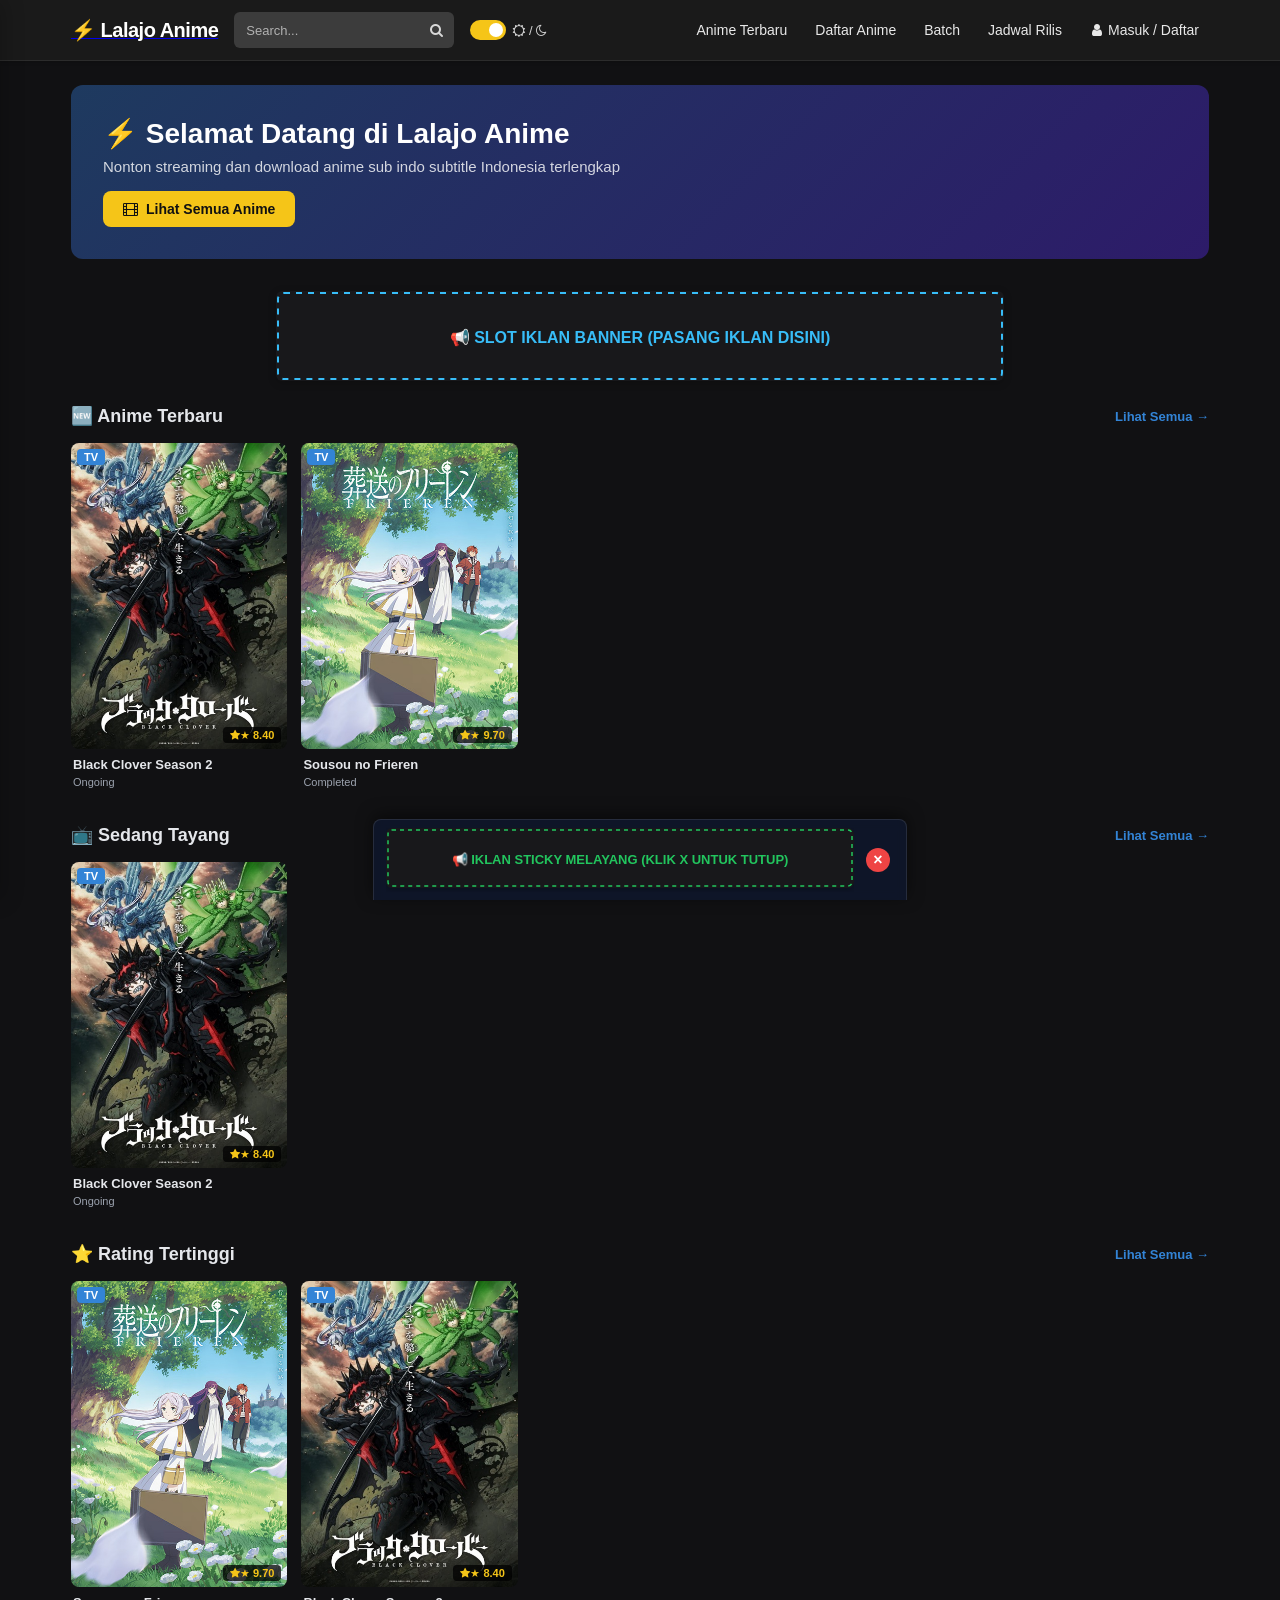
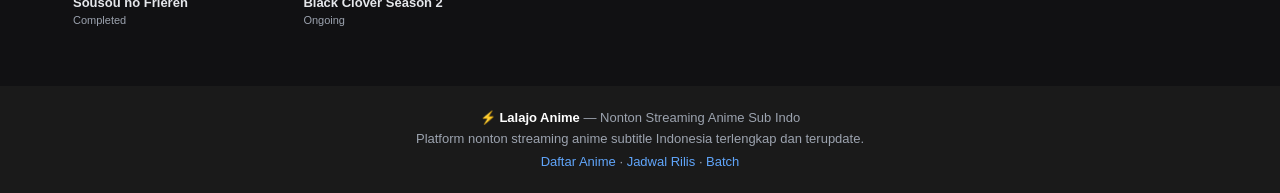
==== index.html @ a1e3f0af "Initial clean deploy: Lalajo Anime full stack" ====
<!DOCTYPE html>
<html lang="id" class="h-full">
<head>
  <meta charset="UTF-8">
  <meta name="viewport" content="width=device-width, initial-scale=1.0">
  <title>Lalajo Anime - Nonton Streaming Anime Sub Indo</title>
  <meta name="description" content="Nonton streaming anime subtitle Indonesia terlengkap">
  <link rel="stylesheet" href="assets/css/font-awesome.min.css">
  <link rel="stylesheet" href="assets/css/style.css">
  <script>
    (function(){
      var m=localStorage.getItem('theme-mode')||'darkmode';
      if(m==='darkmode'||m==='dark') document.documentElement.classList.add('dark');
    })();
  </script>
  <style>
    /* override dark class on html for body.darkmode pattern */
    html.dark body { background: #111113; color: #e5e7eb; }
  </style>
</head>
<body>
<script src="assets/js/layout.js"></script>

<main id="content" style="max-width:1170px;margin:0 auto;padding:24px 1rem;flex-grow:1;">

  <!-- Hero Banner -->
  <div class="hero-banner">
    <h2>⚡ Selamat Datang di Lalajo Anime</h2>
    <p>Nonton streaming dan download anime sub indo subtitle Indonesia terlengkap</p>
    <a href="pages/anime-list.html" class="cta">
      <span class="fa fa-film"></span> Lihat Semua Anime
    </a>
  </div>

  <!-- Slot Iklan Banner Atas (728x90) -->
  <div class="ad-slot-top" style="margin: 20px auto; text-align: center; max-width: 728px; min-height: 50px;"></div>

  <!-- Anime Terbaru -->
  <section class="latest-section">
    <div class="section-header">
      <h2>🆕 Anime Terbaru</h2>
      <a href="pages/anime-terbaru.html" class="see-all">Lihat Semua →</a>
    </div>
    <div class="anime-grid" id="latest-grid">
      <div style="grid-column:1/-1;text-align:center;padding:40px;color:#9ca3af;">Memuat...</div>
    </div>
  </section>

  <!-- Ongoing Anime -->
  <section class="latest-section">
    <div class="section-header">
      <h2>📺 Sedang Tayang</h2>
      <a href="pages/anime-list.html?status=Currently+Airing" class="see-all">Lihat Semua →</a>
    </div>
    <div class="anime-grid" id="ongoing-grid">
      <div style="grid-column:1/-1;text-align:center;padding:40px;color:#9ca3af;">Memuat...</div>
    </div>
  </section>

  <!-- Top Rated -->
  <section class="latest-section">
    <div class="section-header">
      <h2>⭐ Rating Tertinggi</h2>
      <a href="pages/anime-list.html?order=rating" class="see-all">Lihat Semua →</a>
    </div>
    <div class="anime-grid" id="toprated-grid">
      <div style="grid-column:1/-1;text-align:center;padding:40px;color:#9ca3af;">Memuat...</div>
    </div>
  </section>

</main>

<script src="assets/js/main.js"></script>
<script src="assets/js/ads.js"></script>
<script>
document.addEventListener('DOMContentLoaded', async () => {
  const data = await DB.load();

  // Latest (by id desc)
  const latest = [...data].sort((a,b) => b.id - a.id).slice(0, 10);
  document.getElementById('latest-grid').innerHTML = latest.map(animeCardHTML).join('');

  // Ongoing
  const ongoing = data.filter(a => a.status === 'Currently Airing').slice(0, 10);
  document.getElementById('ongoing-grid').innerHTML = ongoing.map(animeCardHTML).join('');

  // Top rated
  const toprated = [...data].sort((a,b) => b.score - a.score).slice(0, 10);
  document.getElementById('toprated-grid').innerHTML = toprated.map(animeCardHTML).join('');
});
</script>
</body>
</html>
---- assets/css/style.css ----
/* ============================================
   Lalajo Anime - Custom CSS
   ============================================ */

:root {
  --brand: #3384d6;
  --brand-dark: #2563ab;
  --brand-light: #3c97f3;
  --bg-dark: #111113;
  --bg-card: #18191d;
  --bg-card2: #222327;
  --border-dark: rgba(255,255,255,0.08);
  --text-muted: #9ca3af;
  --accent: #f5c518;
}

*, *::before, *::after { box-sizing: border-box; margin: 0; padding: 0; }

html { height: 100%; scroll-behavior: smooth; }

body {
  font-family: -apple-system, BlinkMacSystemFont, 'Segoe UI', sans-serif;
  min-height: 100%;
  display: flex;
  flex-direction: column;
  background: #f3f4f6;
  color: #111;
  transition: background 0.2s, color 0.2s;
}

/* ── Dark Mode ── */
body.darkmode {
  background: var(--bg-dark);
  color: #e5e7eb;
}

/* ── Site Header ── */
.site-header {
  background: var(--brand);
  position: sticky;
  top: 0;
  z-index: 50;
  box-shadow: 0 1px 4px rgba(0,0,0,0.2);
}

body.darkmode .site-header { background: #1a1a1a; border-bottom: 1px solid var(--border-dark); }

#primary-menu .container {
  max-width: 1170px;
  margin: 0 auto;
  padding: 0 1rem;
  height: 60px;
  display: flex;
  align-items: center;
  justify-content: space-between;
}

.header-area { display: flex; align-items: center; gap: 1rem; }

.logo-area .site-logo { height: 36px; width: auto; object-fit: contain; }
.logo-area .hdl { display: none; }

/* search desktop */
.search_desktop { position: relative; }
.search_desktop form { display: flex; }
.search_desktop input {
  width: 220px; height: 36px;
  padding: 0 36px 0 12px;
  border-radius: 6px;
  border: none;
  background: rgba(255,255,255,0.15);
  color: #fff;
  font-size: 13px;
  outline: none;
  transition: background 0.2s;
}
.search_desktop input::placeholder { color: rgba(255,255,255,0.6); }
.search_desktop input:focus { background: rgba(255,255,255,0.25); }
.search_desktop .search-button {
  position: absolute; right: 0; top: 0;
  width: 36px; height: 36px;
  background: none; border: none;
  color: rgba(255,255,255,0.8);
  cursor: pointer; font-size: 14px;
}

/* live search dropdown */
.live-search {
  position: absolute; top: calc(100% + 4px); left: 0;
  width: 320px; max-height: 400px; overflow-y: auto;
  background: #fff; border-radius: 8px;
  box-shadow: 0 8px 30px rgba(0,0,0,0.15);
  z-index: 999; display: none;
}
body.darkmode .live-search { background: #2b2c2e; }
.live-search.active { display: block; }
.live-search-item {
  display: flex; align-items: center; gap: 10px;
  padding: 8px 12px; text-decoration: none; color: inherit;
  transition: background 0.15s;
}
.live-search-item:hover { background: #f0f4ff; }
body.darkmode .live-search-item:hover { background: #333; }
.live-search-item img { width: 36px; height: 52px; object-fit: cover; border-radius: 4px; }
.live-search-item .info .name { font-size: 13px; font-weight: 600; }
.live-search-item .info .meta { font-size: 11px; color: var(--text-muted); }

/* theme toggle switch */
.switchmode { display: flex; align-items: center; gap: 6px; }
.switch { position: relative; display: inline-block; width: 36px; height: 20px; }
.switch input { opacity: 0; width: 0; height: 0; }
.slider {
  position: absolute; inset: 0;
  background: rgba(255,255,255,0.3);
  border-radius: 20px; cursor: pointer;
  transition: background 0.2s;
}
.slider:before {
  content: ''; position: absolute;
  width: 14px; height: 14px; left: 3px; bottom: 3px;
  background: #fff; border-radius: 50%;
  transition: transform 0.2s;
}
input:checked + .slider { background: #f5c518; }
input:checked + .slider:before { transform: translateX(16px); }
.switchmode .text { color: rgba(255,255,255,0.8); font-size: 13px; }

/* nav menu */
#site-navigation .menu {
  list-style: none; display: flex; gap: 4px;
}
#site-navigation .menu a {
  display: block; padding: 6px 12px;
  color: rgba(255,255,255,0.9);
  text-decoration: none; font-size: 14px; font-weight: 500;
  border-radius: 6px; transition: background 0.15s, color 0.15s;
}
#site-navigation .menu a:hover,
#site-navigation .menu .current-menu-item a { background: rgba(255,255,255,0.15); color: #fff; }

/* login btn */
.accont a.showlogin {
  display: flex; align-items: center; gap: 6px;
  color: rgba(255,255,255,0.9); text-decoration: none;
  font-size: 14px; padding: 6px 10px; border-radius: 6px;
  transition: background 0.15s;
}
.accont a.showlogin:hover { background: rgba(255,255,255,0.15); }

/* hamburger */
.btnmenu {
  background: none; border: none; color: #fff;
  font-size: 20px; cursor: pointer; padding: 6px;
}

/* ── Mobile menu overlay & drawer ── */
#mobile-menu-overlay {
  position: fixed; inset: 0;
  background: rgba(0,0,0,0.6);
  z-index: 9998;
  opacity: 0; pointer-events: none;
  transition: opacity 0.3s;
}
#mobile-menu-overlay.open { opacity: 1; pointer-events: all; }

#mobile-menu-drawer {
  position: fixed; top: 0; left: 0; bottom: 0;
  width: 290px; max-width: 85vw;
  background: #fff; color: #333;
  z-index: 9999; box-shadow: 4px 0 20px rgba(0,0,0,0.2);
  transform: translateX(-100%);
  transition: transform 0.3s;
  display: flex; flex-direction: column;
}
body.darkmode #mobile-menu-drawer { background: #222; color: #e5e7eb; }
#mobile-menu-drawer.open { transform: translateX(0); }

.drawer-header {
  height: 60px; padding: 0 1rem;
  background: var(--brand-light);
  display: flex; align-items: center; justify-content: space-between;
  border-bottom: 1px solid rgba(255,255,255,0.1);
  flex-shrink: 0;
}
body.darkmode .drawer-header { background: #1a1a1a; }
.drawer-header img { height: 32px; width: auto; }
#close-mobile-menu {
  background: none; border: none; color: #fff;
  font-size: 18px; cursor: pointer; padding: 4px;
  border-radius: 4px; transition: background 0.15s;
}
#close-mobile-menu:hover { background: rgba(255,255,255,0.1); }

.mobile-nav-links { padding: 8px 0; }
.mobile-menu { list-style: none; }
.mobile-menu li a {
  display: block; padding: 12px 16px;
  color: inherit; text-decoration: none; font-size: 15px;
  transition: background 0.15s;
}
.mobile-menu li a:hover { background: #f3f4f6; }
body.darkmode .mobile-menu li a:hover { background: #333; }
.mobile-menu .current-menu-item a { color: var(--brand); font-weight: 600; }

.drawer-footer {
  padding: 12px; border-top: 1px solid #e5e7eb;
  background: #f9fafb; flex-shrink: 0;
  display: flex; align-items: center; justify-content: space-between;
  font-size: 12px;
}
body.darkmode .drawer-footer { background: #1a1a1a; border-color: var(--border-dark); }
#mobile-drawer-theme-toggle {
  display: flex; align-items: center; gap: 6px;
  padding: 6px 12px; border-radius: 6px;
  background: #e5e7eb; border: none; cursor: pointer;
  font-size: 12px; font-weight: 600; transition: background 0.15s;
}
body.darkmode #mobile-drawer-theme-toggle { background: #333; color: #e5e7eb; }

/* ── Mobile search bar ── */
#mobile-search-bar {
  display: none;
  padding: 10px 16px;
  background: #3384d6;
  border-top: 1px solid rgba(255,255,255,0.1);
  position: relative;
}
body.darkmode #mobile-search-bar { background: #1a1a1a; }
#mobile-search-bar.open { display: block; }
#mobile-search-bar form { position: relative; }
#mobile-search-bar input {
  width: 100%; height: 36px; padding: 0 36px 0 12px;
  border-radius: 6px; border: 1px solid transparent;
  background: #fff; color: #333; font-size: 13px; outline: none;
}
body.darkmode #mobile-search-bar input { background: #2b2c2e; color: #e5e7eb; }
#mobile-search-bar button[type="submit"] {
  position: absolute; right: 0; top: 0;
  width: 36px; height: 36px; background: none; border: none;
  color: #666; cursor: pointer;
}

/* ── Main content ── */
#content { flex-grow: 1; max-width: 1170px; margin: 0 auto; width: 100%; padding: 24px 1rem; }

/* ── Page title bar ── */
.page-title-bar {
  border-bottom: 1px solid #e5e7eb;
  padding-bottom: 16px;
  margin-bottom: 24px;
  display: flex; flex-direction: column; gap: 4px;
}
body.darkmode .page-title-bar { border-color: var(--border-dark); }
.page-title-bar h1 { font-size: 24px; font-weight: 800; }
.page-title-bar p { font-size: 13px; color: var(--text-muted); }

/* ── Filter box ── */
.filter-box {
  background: var(--bg-card);
  border: 1px solid var(--border-dark);
  border-radius: 12px;
  padding: 16px;
  margin-bottom: 24px;
}
body:not(.darkmode) .filter-box { background: #fff; border-color: #e5e7eb; }

.filter-label { font-size: 11px; font-weight: 700; color: #6b7280; text-transform: uppercase; letter-spacing: 0.05em; margin-bottom: 8px; display: block; }

.sort-pills { display: flex; gap: 6px; overflow-x: auto; padding-bottom: 4px; }
.sort-pill {
  padding: 6px 12px; border-radius: 8px; font-size: 12px; font-weight: 700;
  white-space: nowrap; text-decoration: none; cursor: pointer; border: none;
  background: var(--bg-card2); color: #9ca3af;
  border: 1px solid rgba(255,255,255,0.05);
  transition: background 0.15s, color 0.15s;
}
body:not(.darkmode) .sort-pill { background: #f3f4f6; color: #374151; border-color: #e5e7eb; }
.sort-pill:hover, .sort-pill.active { background: var(--brand); color: #fff; border-color: transparent; }
.sort-pill.active { background: var(--accent); color: #111; }

.filter-row {
  display: flex; align-items: center; gap: 12px; flex-wrap: wrap;
  padding-top: 12px; border-top: 1px solid rgba(255,255,255,0.05);
  margin-top: 12px;
}
body:not(.darkmode) .filter-row { border-color: #e5e7eb; }
.filter-group { display: flex; align-items: center; gap: 8px; }
.filter-group label { font-size: 12px; font-weight: 600; color: #9ca3af; }
.filter-group select {
  background: var(--bg-card2); border: 1px solid rgba(255,255,255,0.15);
  color: #e5e7eb; border-radius: 8px; padding: 6px 10px; font-size: 12px; outline: none;
}
body:not(.darkmode) .filter-group select { background: #f3f4f6; color: #374151; border-color: #d1d5db; }

/* ── Anime grid ── */
.anime-grid {
  display: grid;
  grid-template-columns: repeat(2, 1fr);
  gap: 14px;
}
@media (min-width: 480px) { .anime-grid { grid-template-columns: repeat(3, 1fr); } }
@media (min-width: 640px) { .anime-grid { grid-template-columns: repeat(4, 1fr); } }
@media (min-width: 900px) { .anime-grid { grid-template-columns: repeat(5, 1fr); } }

/* ── Anime card ── */
.animepost { position: relative; }
.animposx { position: relative; }
.animposx a { text-decoration: none; color: inherit; display: block; }

.content-thumb {
  position: relative; border-radius: 8px; overflow: hidden;
  aspect-ratio: 212/300;
  background: #222;
}
.content-thumb img.anmsa {
  width: 100%; height: 100%; object-fit: cover;
  display: block; transition: transform 0.3s;
}
.animposx:hover .anmsa { transform: scale(1.05); }

.content-thumb .ply {
  position: absolute; inset: 0; display: flex; align-items: center; justify-content: center;
  background: rgba(0,0,0,0.4); opacity: 0; transition: opacity 0.2s; z-index: 2;
}
.animposx:hover .ply { opacity: 1; }
.ply i { font-size: 32px; color: #fff; }

.content-thumb .type {
  position: absolute; top: 6px; left: 6px; z-index: 3;
  padding: 2px 7px; border-radius: 4px; font-size: 11px; font-weight: 700;
  background: #3384d6; color: #fff;
}
.content-thumb .type.Movie { background: #e11d48; }
.content-thumb .type.OVA,
.content-thumb .type.ONA,
.content-thumb .type.Special { background: #7c3aed; }

.content-thumb .score {
  position: absolute; bottom: 6px; right: 6px; z-index: 3;
  background: rgba(0,0,0,0.75); color: #f5c518;
  padding: 2px 7px; border-radius: 4px; font-size: 11px; font-weight: 700;
}
.score i { color: #f5c518; }

.data { padding: 8px 2px 4px; }
.data .title h2 {
  font-size: 13px; font-weight: 700; line-height: 1.3;
  display: -webkit-box; -webkit-line-clamp: 2; -webkit-box-orient: vertical; overflow: hidden;
}
.data .type { font-size: 11px; color: var(--text-muted); margin-top: 2px; }

/* ── Hover tooltip ── */
.stooltip {
  position: absolute; left: calc(100% + 8px); top: 0;
  width: 220px; background: #fff; border-radius: 10px;
  box-shadow: 0 8px 30px rgba(0,0,0,0.18);
  padding: 12px; z-index: 100;
  opacity: 0; pointer-events: none; transform: translateX(-4px);
  transition: opacity 0.2s, transform 0.2s;
}
body.darkmode .stooltip { background: #2b2c2e; color: #e5e7eb; }
.animepost:hover .stooltip { opacity: 1; pointer-events: auto; transform: translateX(0); }
/* flip to left on right edge cards */
.animepost:nth-child(2n) .stooltip,
.animepost:nth-child(3n) .stooltip { left: auto; right: calc(100% + 8px); transform: translateX(4px); }
.animepost:nth-child(2n):hover .stooltip,
.animepost:nth-child(3n):hover .stooltip { transform: translateX(0); }

.stooltip .title h4 { font-size: 13px; font-weight: 700; margin-bottom: 6px; }
.stooltip .metadata { display: flex; align-items: center; gap: 6px; flex-wrap: wrap; margin-bottom: 8px; }
.stooltip .skor { color: #f5c518; font-size: 12px; font-weight: 700; }
.stooltip .type-badge {
  background: #3384d6; color: #fff; font-size: 10px;
  padding: 1px 6px; border-radius: 4px; font-weight: 700;
}
.stooltip .views { font-size: 11px; color: var(--text-muted); }
.stooltip .ttls { font-size: 12px; color: #4b5563; line-height: 1.5; margin-bottom: 8px;
  display: -webkit-box; -webkit-line-clamp: 3; -webkit-box-orient: vertical; overflow: hidden;
}
body.darkmode .stooltip .ttls { color: #9ca3af; }
.stooltip .genres .mta { display: flex; flex-wrap: wrap; gap: 4px; }
.stooltip .genres .mta a {
  font-size: 11px; background: #f3f4f6; color: #374151;
  padding: 2px 8px; border-radius: 4px; text-decoration: none;
  transition: background 0.15s;
}
body.darkmode .stooltip .genres .mta a { background: #333; color: #d1d5db; }
.stooltip .genres .mta a:hover { background: var(--brand); color: #fff; }

/* hide tooltip on mobile */
@media (max-width: 640px) { .stooltip { display: none; } }

/* ── Pagination ── */
.pagination { display: flex; justify-content: center; gap: 6px; margin-top: 32px; flex-wrap: wrap; }
.pagination a, .pagination span {
  display: inline-flex; align-items: center; justify-content: center;
  min-width: 36px; height: 36px; padding: 0 12px;
  border-radius: 8px; font-size: 14px; font-weight: 600;
  text-decoration: none; color: inherit;
  background: #fff; border: 1px solid #e5e7eb; transition: all 0.15s;
}
body.darkmode .pagination a, body.darkmode .pagination span { background: var(--bg-card); border-color: var(--border-dark); }
.pagination a:hover { background: var(--brand); color: #fff; border-color: var(--brand); }
.pagination .current { background: var(--brand); color: #fff; border-color: var(--brand); }

/* ── Anime detail page ── */
.anime-detail-wrap { display: grid; grid-template-columns: 1fr; gap: 24px; }
@media (min-width: 768px) { .anime-detail-wrap { grid-template-columns: 220px 1fr; } }

.anime-poster img { width: 100%; border-radius: 10px; }
.anime-poster .action-btns { display: flex; flex-direction: column; gap: 8px; margin-top: 12px; }
.btn-primary {
  display: block; text-align: center; padding: 10px;
  background: var(--brand); color: #fff; border-radius: 8px;
  text-decoration: none; font-weight: 700; font-size: 14px; transition: background 0.15s;
}
.btn-primary:hover { background: var(--brand-dark); }
.btn-secondary {
  display: block; text-align: center; padding: 10px;
  background: var(--bg-card2); color: #d1d5db; border-radius: 8px;
  text-decoration: none; font-weight: 600; font-size: 14px; transition: background 0.15s;
  border: 1px solid var(--border-dark);
}
body:not(.darkmode) .btn-secondary { background: #f3f4f6; color: #374151; border-color: #e5e7eb; }

.anime-info h1 { font-size: 22px; font-weight: 800; margin-bottom: 12px; }
.anime-meta-list { list-style: none; margin-bottom: 16px; }
.anime-meta-list li { display: flex; gap: 8px; padding: 6px 0; border-bottom: 1px solid #f3f4f6; font-size: 13px; }
body.darkmode .anime-meta-list li { border-color: var(--border-dark); }
.anime-meta-list li strong { min-width: 100px; color: var(--text-muted); flex-shrink: 0; }

.genre-tags { display: flex; flex-wrap: wrap; gap: 6px; margin-bottom: 16px; }
.genre-tag {
  padding: 4px 12px; border-radius: 20px; font-size: 12px; font-weight: 600;
  background: #eff6ff; color: var(--brand); text-decoration: none; transition: all 0.15s;
}
body.darkmode .genre-tag { background: #1e3a5f; color: #93c5fd; }
.genre-tag:hover { background: var(--brand); color: #fff; }

.synopsis-box { margin-bottom: 20px; }
.synopsis-box h3 { font-size: 15px; font-weight: 700; margin-bottom: 8px; }
.synopsis-box p { font-size: 14px; line-height: 1.7; color: #4b5563; }
body.darkmode .synopsis-box p { color: #9ca3af; }

/* ── Episode list ── */
.episode-section { margin-top: 24px; }
.section-title {
  font-size: 17px; font-weight: 800; margin-bottom: 16px;
  padding-bottom: 8px; border-bottom: 2px solid var(--brand);
  display: inline-block;
}
.episode-list { list-style: none; display: flex; flex-direction: column; gap: 8px; }
.episode-item {
  display: flex; align-items: center; justify-content: space-between;
  padding: 12px 16px; background: #fff; border: 1px solid #e5e7eb;
  border-radius: 8px; transition: all 0.15s;
}
body.darkmode .episode-item { background: var(--bg-card); border-color: var(--border-dark); }
.episode-item:hover { border-color: var(--brand); box-shadow: 0 0 0 2px rgba(51,132,214,0.15); }
.episode-item a { text-decoration: none; color: inherit; font-size: 14px; font-weight: 600; flex-grow: 1; }
.episode-item .ep-date { font-size: 12px; color: var(--text-muted); }
.ep-num {
  display: inline-flex; align-items: center; justify-content: center;
  width: 28px; height: 28px; border-radius: 6px;
  background: var(--brand); color: #fff; font-size: 12px; font-weight: 700;
  margin-right: 10px; flex-shrink: 0;
}

/* ── Jadwal rilis ── */
.schedule-grid { display: grid; grid-template-columns: repeat(auto-fill, minmax(140px, 1fr)); gap: 16px; }
.schedule-day-card {
  background: #fff; border: 1px solid #e5e7eb; border-radius: 10px; overflow: hidden;
}
body.darkmode .schedule-day-card { background: var(--bg-card); border-color: var(--border-dark); }
.schedule-day-header {
  background: var(--brand); color: #fff; padding: 8px 12px;
  font-size: 13px; font-weight: 700;
}
.schedule-day-list { list-style: none; padding: 8px 0; }
.schedule-day-list li a {
  display: block; padding: 6px 12px; font-size: 12px;
  color: inherit; text-decoration: none; transition: background 0.15s;
  line-height: 1.3;
}
.schedule-day-list li a:hover { background: #eff6ff; color: var(--brand); }
body.darkmode .schedule-day-list li a:hover { background: #1e3a5f; color: #93c5fd; }
.schedule-day-list .time-badge { font-size: 10px; color: var(--text-muted); display: block; }

/* ── Daftar batch ── */
.batch-list { display: flex; flex-direction: column; gap: 12px; }
.batch-item {
  display: flex; align-items: center; gap: 16px;
  background: #fff; border: 1px solid #e5e7eb; border-radius: 10px; padding: 12px;
  transition: all 0.15s;
}
body.darkmode .batch-item { background: var(--bg-card); border-color: var(--border-dark); }
.batch-item:hover { border-color: var(--brand); }
.batch-item img { width: 60px; height: 85px; object-fit: cover; border-radius: 6px; flex-shrink: 0; }
.batch-item .info h3 { font-size: 15px; font-weight: 700; margin-bottom: 4px; }
.batch-item .info .meta { font-size: 12px; color: var(--text-muted); }
.batch-item .info .dl-btn {
  display: inline-flex; align-items: center; gap: 6px;
  margin-top: 8px; padding: 6px 14px; background: var(--brand); color: #fff;
  border-radius: 6px; text-decoration: none; font-size: 13px; font-weight: 600; transition: background 0.15s;
}
.batch-item .info .dl-btn:hover { background: var(--brand-dark); }

/* ── Anime terbaru / home latest ── */
.latest-section { margin-bottom: 32px; }
.section-header { display: flex; align-items: center; justify-content: space-between; margin-bottom: 16px; }
.section-header h2 { font-size: 18px; font-weight: 800; }
.see-all {
  font-size: 13px; color: var(--brand); text-decoration: none; font-weight: 600;
  transition: color 0.15s;
}
.see-all:hover { color: var(--brand-dark); }

/* hero banner (home) */
.hero-banner {
  border-radius: 12px; overflow: hidden;
  background: linear-gradient(135deg, #1e3a5f, #2d1b69);
  padding: 32px; color: #fff; margin-bottom: 32px;
  position: relative;
}
.hero-banner h2 { font-size: 28px; font-weight: 800; margin-bottom: 8px; }
.hero-banner p { font-size: 15px; opacity: 0.8; margin-bottom: 16px; }
.hero-banner .cta { display: inline-flex; align-items: center; gap: 8px; padding: 10px 20px; background: #f5c518; color: #111; border-radius: 8px; text-decoration: none; font-weight: 700; font-size: 14px; transition: opacity 0.15s; }
.hero-banner .cta:hover { opacity: 0.85; }

/* ── Search results ── */
.no-results { text-align: center; padding: 60px 20px; color: var(--text-muted); }
.no-results i { font-size: 48px; margin-bottom: 12px; display: block; }
.no-results p { font-size: 15px; }

/* ── Footer ── */
footer {
  background: #1a1a1a; color: #9ca3af;
  padding: 24px 1rem; margin-top: auto;
}
body:not(.darkmode) footer { background: #222; }
.footer-inner { max-width: 1170px; margin: 0 auto; text-align: center; font-size: 13px; }
.footer-inner a { color: #60a5fa; text-decoration: none; }

/* ── Responsive tweaks ── */
@media (max-width: 767px) {
  .search_desktop { display: none !important; }
  .switchmode { display: none !important; }
  #btn-mobile-search-toggle { display: inline-flex !important; }
}
@media (min-width: 768px) {
  #btn-mobile-search-toggle { display: none; }
  .btnmenu { display: none; }
}
@media (min-width: 1024px) {
  #site-navigation { display: flex !important; }
}
@media (max-width: 1023px) {
  #site-navigation { display: none; }
}

/* ── Scrollbar ── */
::-webkit-scrollbar { width: 6px; height: 6px; }
::-webkit-scrollbar-track { background: transparent; }
::-webkit-scrollbar-thumb { background: #555; border-radius: 3px; }
::-webkit-scrollbar-thumb:hover { background: #777; }

/* ── Utility ── */
.hidden { display: none !important; }
.text-muted { color: var(--text-muted); }
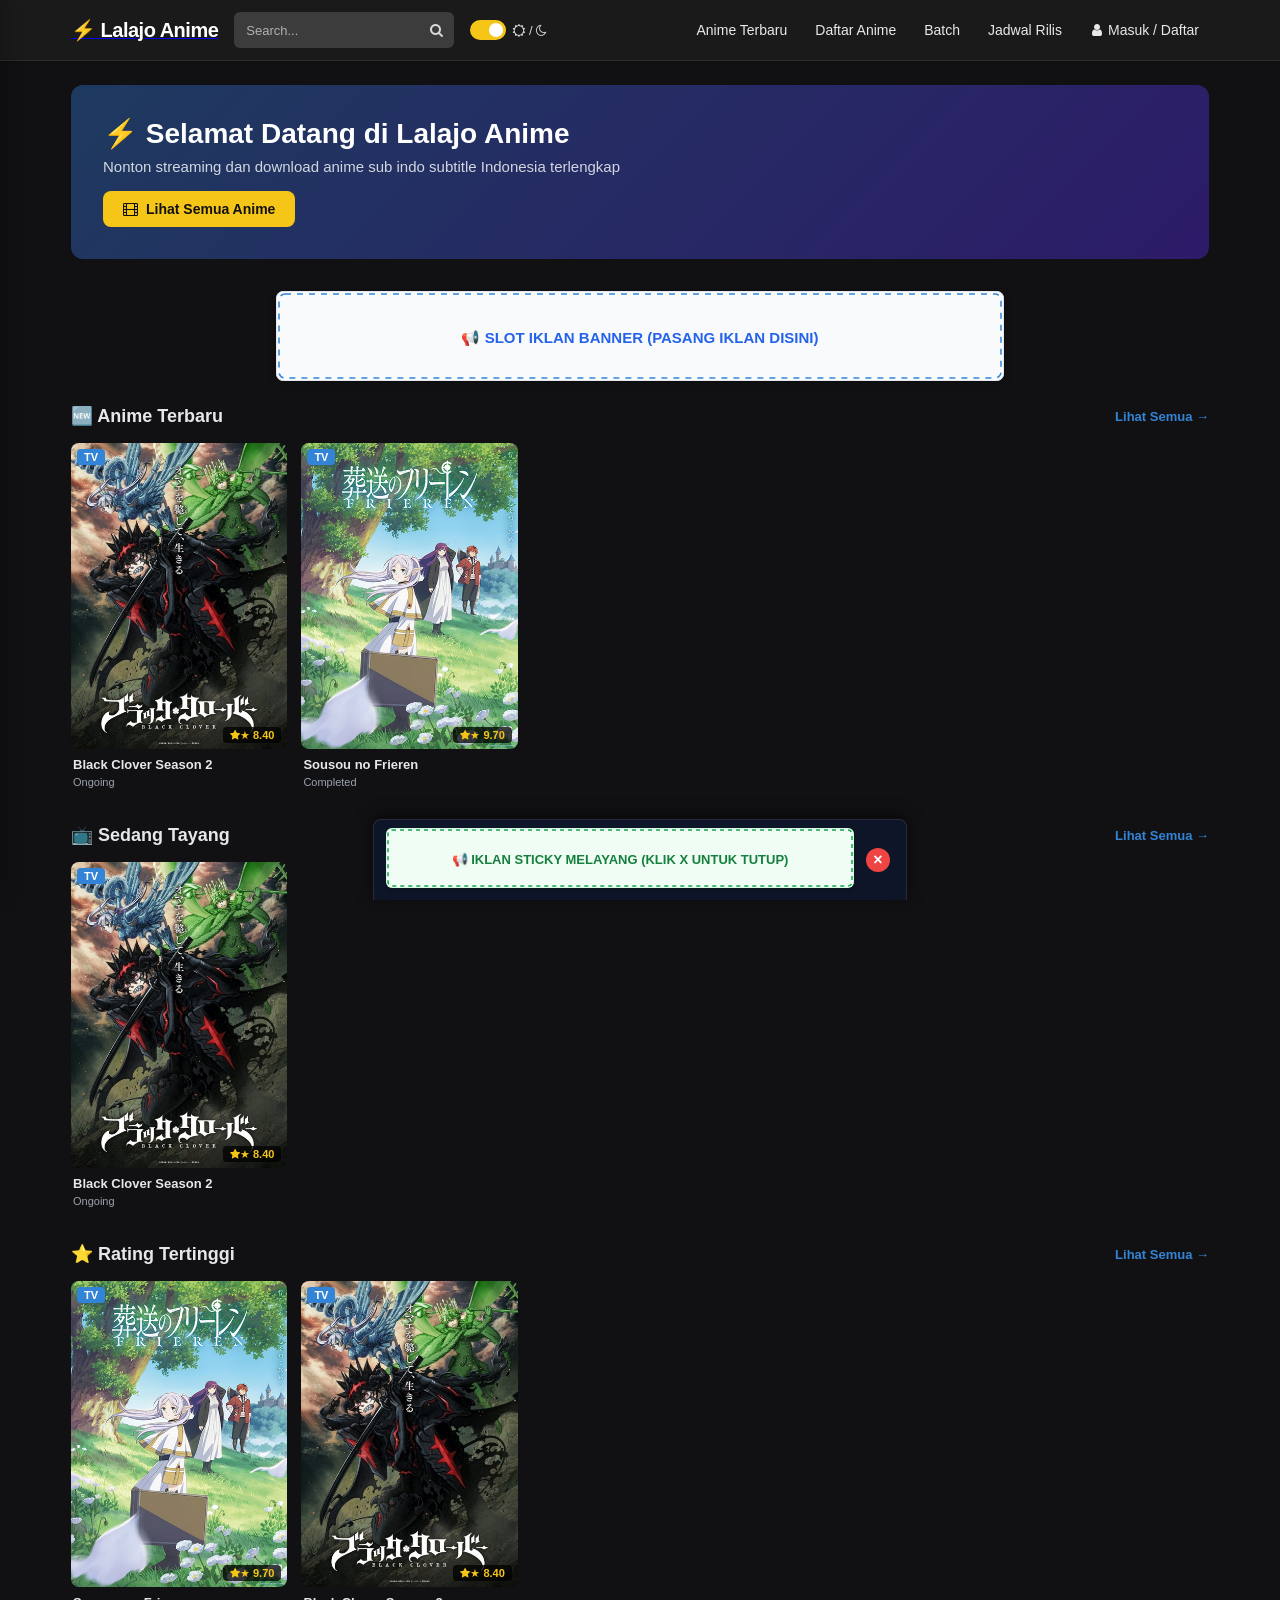
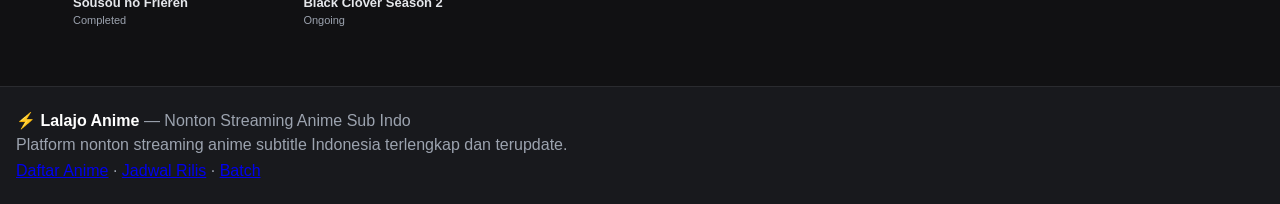
==== commit c2dd7c5d: "Fix dark/light theme consistency across banners and remove default admin hints" ====
--- a/index.html
+++ b/index.html
@@ -9,14 +9,12 @@
   <link rel="stylesheet" href="assets/css/style.css">
   <script>
     (function(){
-      var m=localStorage.getItem('theme-mode')||'darkmode';
-      if(m==='darkmode'||m==='dark') document.documentElement.classList.add('dark');
+      var m = localStorage.getItem('theme-mode') || 'darkmode';
+      if (m === 'darkmode' || m === 'dark') {
+        document.documentElement.classList.add('darkmode');
+      }
     })();
   </script>
-  <style>
-    /* override dark class on html for body.darkmode pattern */
-    html.dark body { background: #111113; color: #e5e7eb; }
-  </style>
 </head>
 <body>
 <script src="assets/js/layout.js"></script>
--- a/assets/css/style.css
+++ b/assets/css/style.css
@@ -6,11 +6,13 @@
   --brand: #3384d6;
   --brand-dark: #2563ab;
   --brand-light: #3c97f3;
+  --bg-body: #f3f4f6;
   --bg-dark: #111113;
-  --bg-card: #18191d;
-  --bg-card2: #222327;
-  --border-dark: rgba(255,255,255,0.08);
-  --text-muted: #9ca3af;
+  --bg-card: #ffffff;
+  --bg-card2: #f9fafb;
+  --border-dark: #e5e7eb;
+  --text-main: #111827;
+  --text-muted: #6b7280;
   --accent: #f5c518;
 }
 
@@ -23,15 +25,22 @@
   min-height: 100%;
   display: flex;
   flex-direction: column;
-  background: #f3f4f6;
-  color: #111;
+  background: var(--bg-body);
+  color: var(--text-main);
   transition: background 0.2s, color 0.2s;
 }
 
 /* ── Dark Mode ── */
-body.darkmode {
-  background: var(--bg-dark);
-  color: #e5e7eb;
+body.darkmode, html.darkmode body {
+  --bg-body: #111113;
+  --bg-dark: #111113;
+  --bg-card: #18191d;
+  --bg-card2: #222327;
+  --border-dark: rgba(255,255,255,0.08);
+  --text-main: #e5e7eb;
+  --text-muted: #9ca3af;
+  background: var(--bg-body);
+  color: var(--text-main);
 }
 
 /* ── Site Header ── */
@@ -43,7 +52,7 @@
   box-shadow: 0 1px 4px rgba(0,0,0,0.2);
 }
 
-body.darkmode .site-header { background: #1a1a1a; border-bottom: 1px solid var(--border-dark); }
+body.darkmode .site-header, html.darkmode .site-header { background: #1a1a1a; border-bottom: 1px solid var(--border-dark); }
 
 #primary-menu .container {
   max-width: 1170px;
@@ -521,7 +530,17 @@
   background: linear-gradient(135deg, #1e3a5f, #2d1b69);
   padding: 32px; color: #fff; margin-bottom: 32px;
   position: relative;
-}
+  transition: all 0.2s;
+}
+body:not(.darkmode) .hero-banner {
+  background: linear-gradient(135deg, #e0f2fe, #f3e8ff);
+  color: #1e293b;
+  border: 1px solid #bfdbfe;
+}
+body:not(.darkmode) .hero-banner h2 { color: #1e3a8a; }
+body:not(.darkmode) .hero-banner p { color: #475569; }
+body:not(.darkmode) .hero-banner .cta { background: #3384d6; color: #fff; }
+
 .hero-banner h2 { font-size: 28px; font-weight: 800; margin-bottom: 8px; }
 .hero-banner p { font-size: 15px; opacity: 0.8; margin-bottom: 16px; }
 .hero-banner .cta { display: inline-flex; align-items: center; gap: 8px; padding: 10px 20px; background: #f5c518; color: #111; border-radius: 8px; text-decoration: none; font-weight: 700; font-size: 14px; transition: opacity 0.15s; }
@@ -534,12 +553,13 @@
 
 /* ── Footer ── */
 footer {
-  background: #1a1a1a; color: #9ca3af;
+  background: #18191d; color: #9ca3af;
   padding: 24px 1rem; margin-top: auto;
-}
-body:not(.darkmode) footer { background: #222; }
-.footer-inner { max-width: 1170px; margin: 0 auto; text-align: center; font-size: 13px; }
-.footer-inner a { color: #60a5fa; text-decoration: none; }
+  border-top: 1px solid var(--border-dark);
+  transition: background 0.2s, color 0.2s;
+}
+body:not(.darkmode) footer { background: #ffffff; color: #6b7280; border-top: 1px solid #e5e7eb; }
+body:not(.darkmode) .footer-inner a { color: #2563eb; }
 
 /* ── Responsive tweaks ── */
 @media (max-width: 767px) {
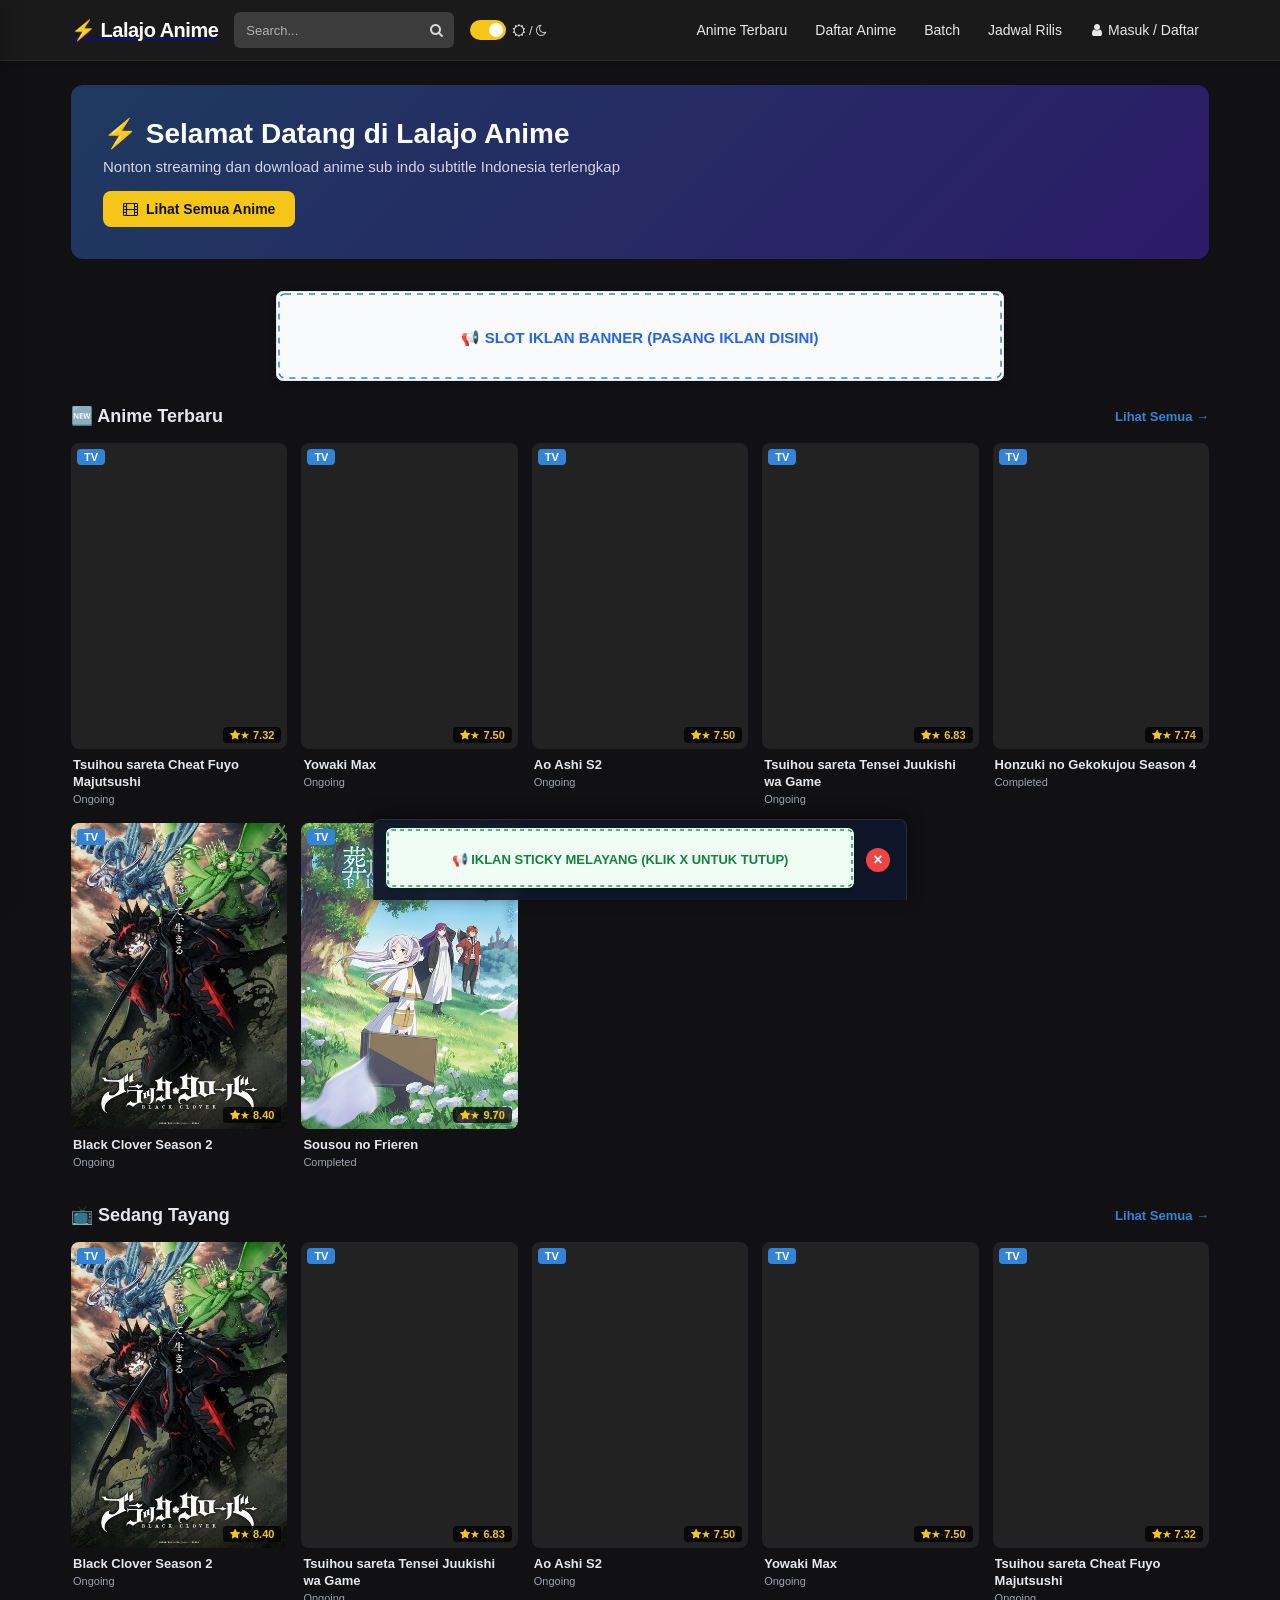
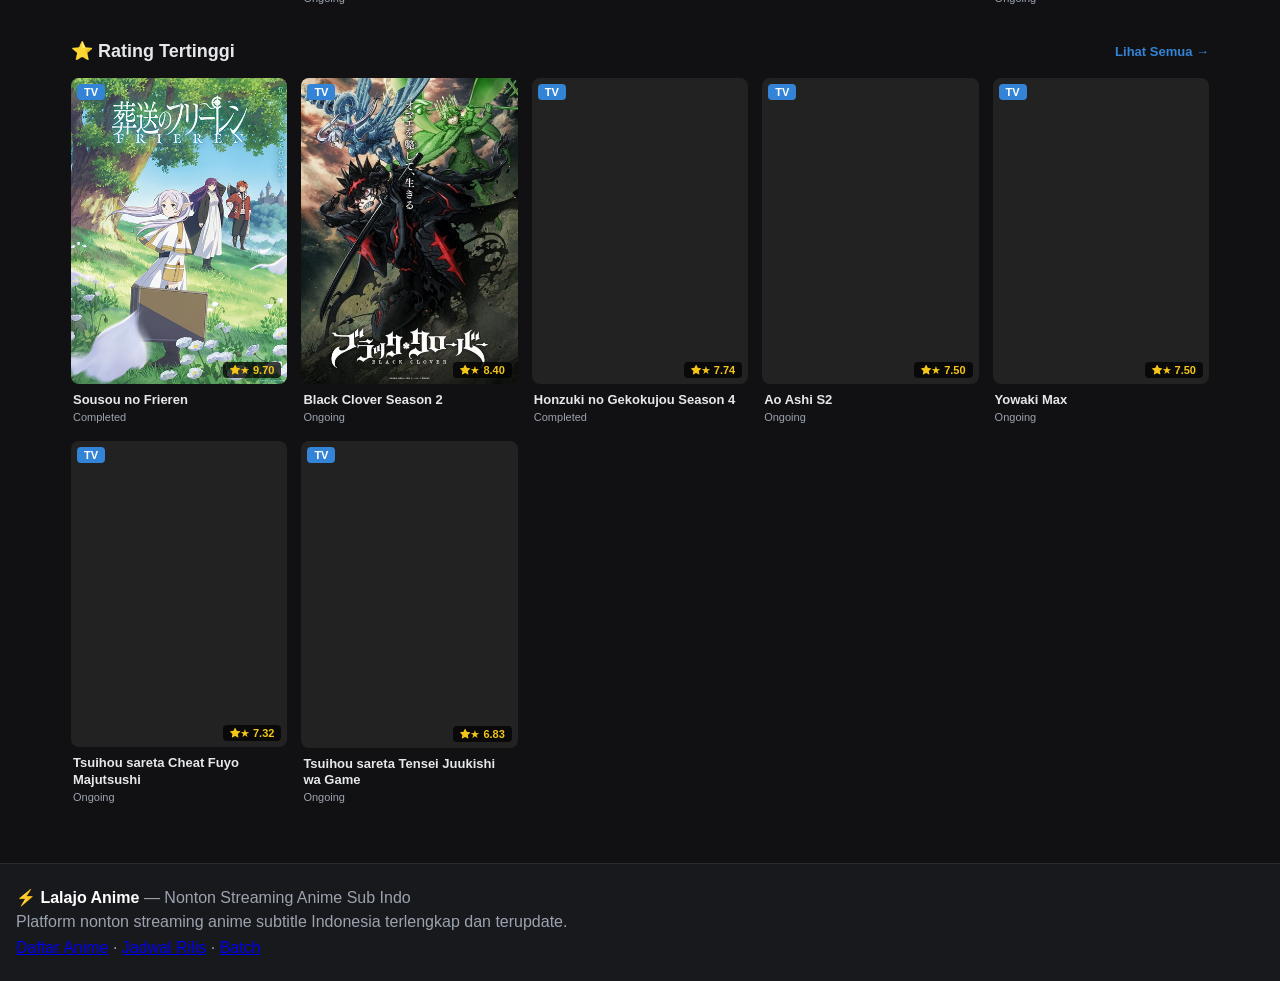
==== commit 40053745: "fix: fetch fresh anime.json from server first bypassing stale localStorage cache" ====
--- a/index.html
+++ b/index.html
@@ -68,7 +68,7 @@
 
 </main>
 
-<script src="assets/js/main.js"></script>
+<script src="assets/js/main.js?v=2"></script>
 <script src="assets/js/ads.js"></script>
 <script>
 document.addEventListener('DOMContentLoaded', async () => {
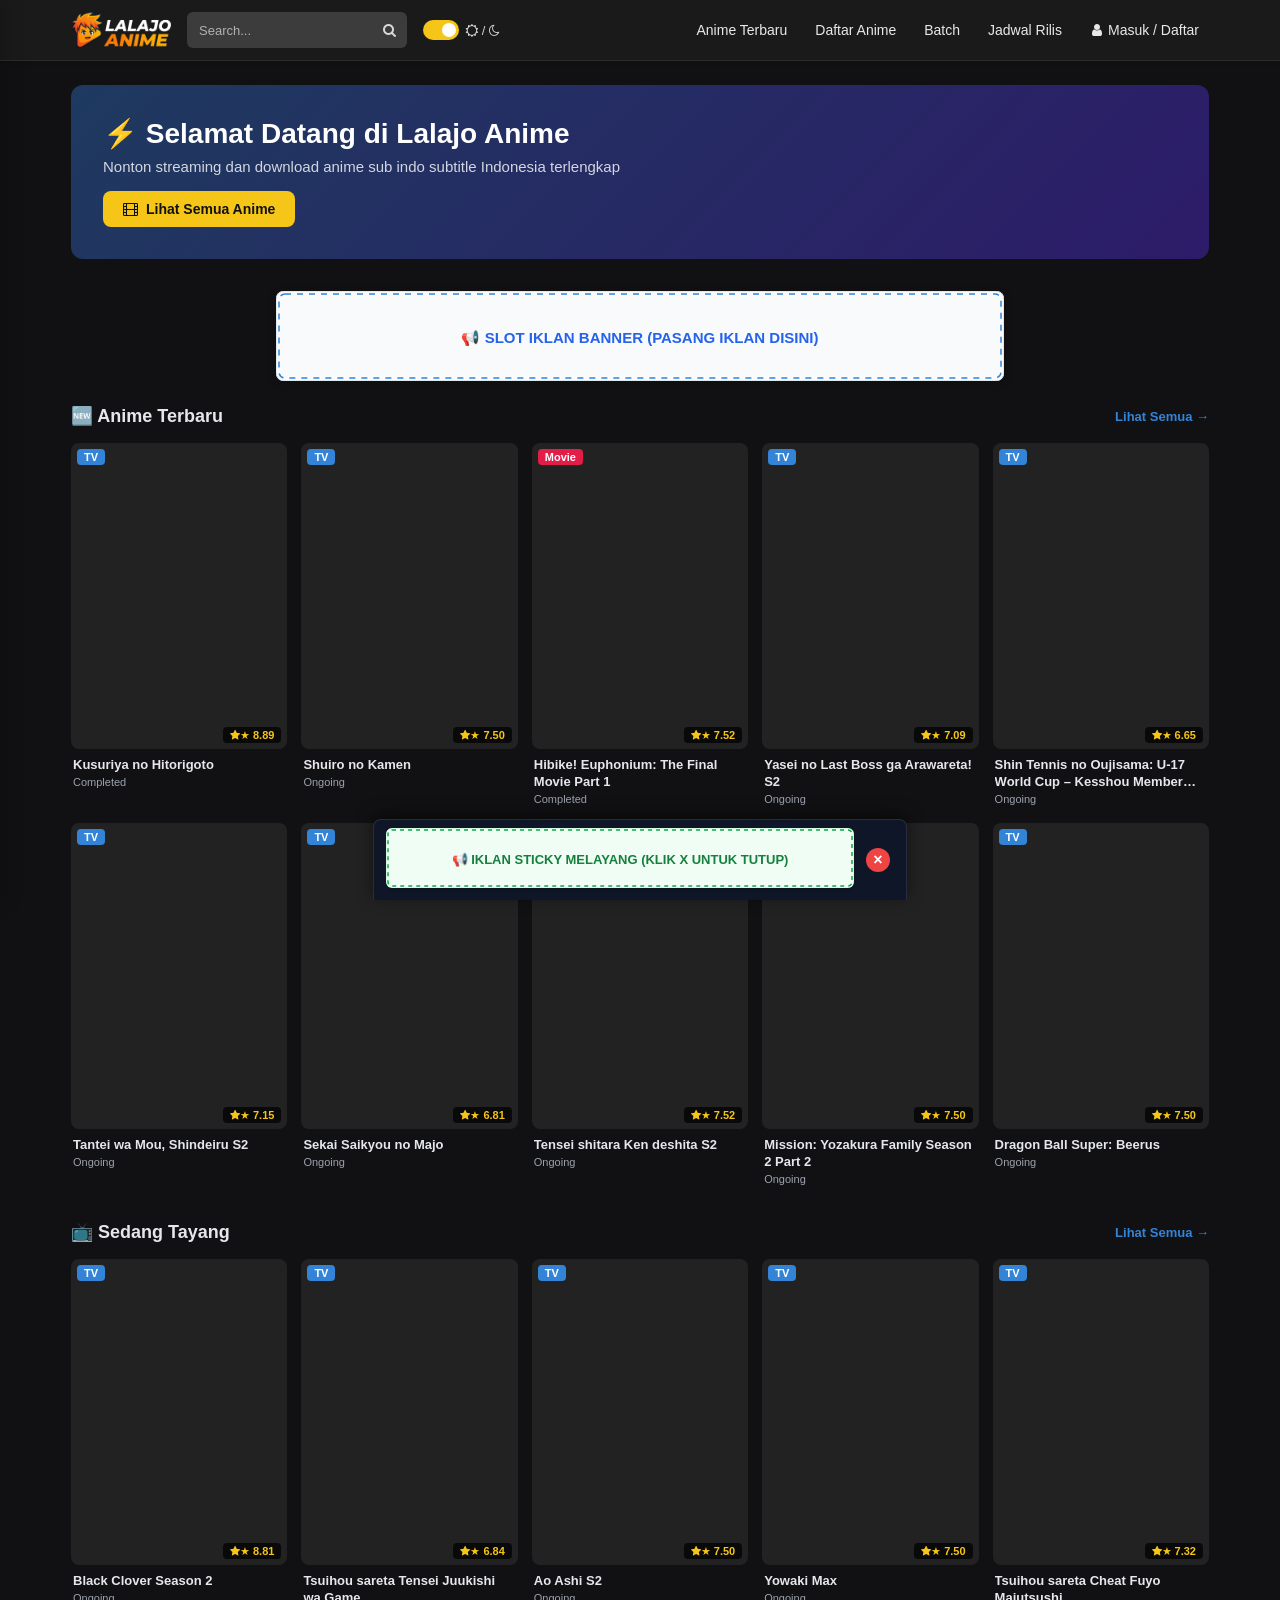
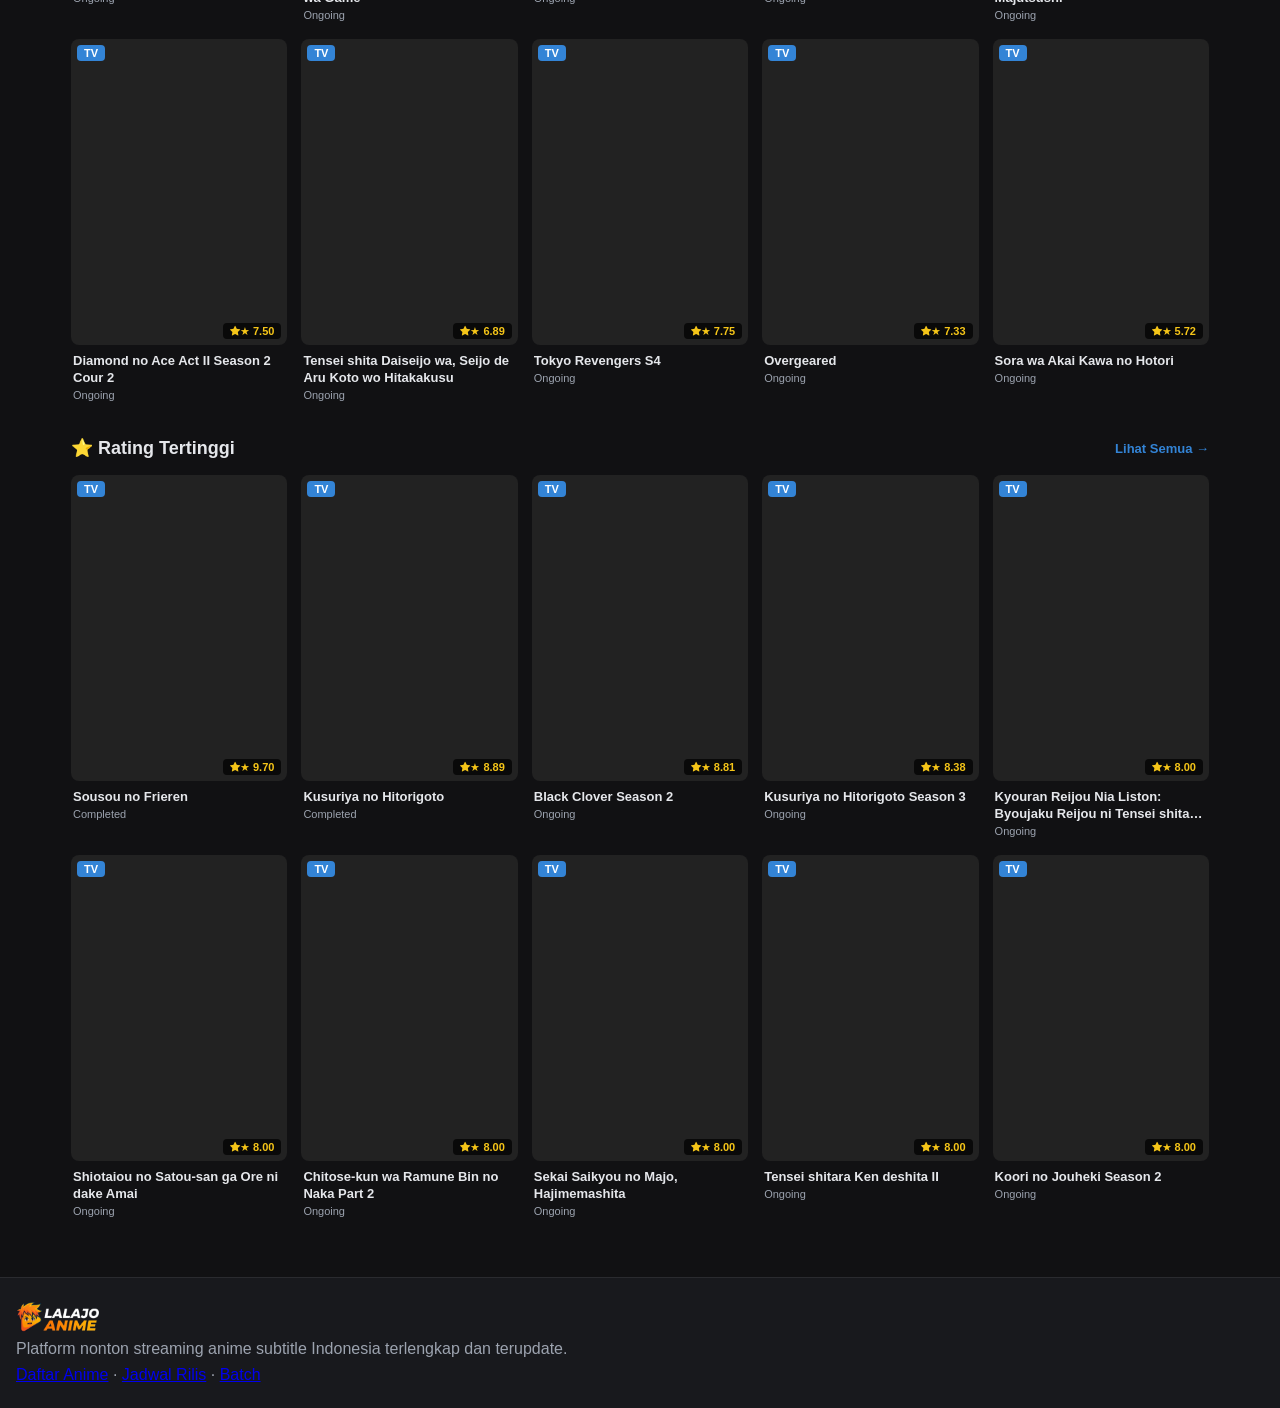
==== commit 9b314529: "feat: implement new website logo and apk app icons" ====
--- a/index.html
+++ b/index.html
@@ -7,6 +7,9 @@
   <meta name="description" content="Nonton streaming anime subtitle Indonesia terlengkap">
   <link rel="stylesheet" href="assets/css/font-awesome.min.css">
   <link rel="stylesheet" href="assets/css/style.css">
+  <link rel="icon" type="image/png" href="assets/images/favicon.png">
+  <link rel="apple-touch-icon" href="assets/images/icons/icon-192.png">
+  <link rel="manifest" href="manifest.json">
   <script>
     (function(){
       var m = localStorage.getItem('theme-mode') || 'darkmode';
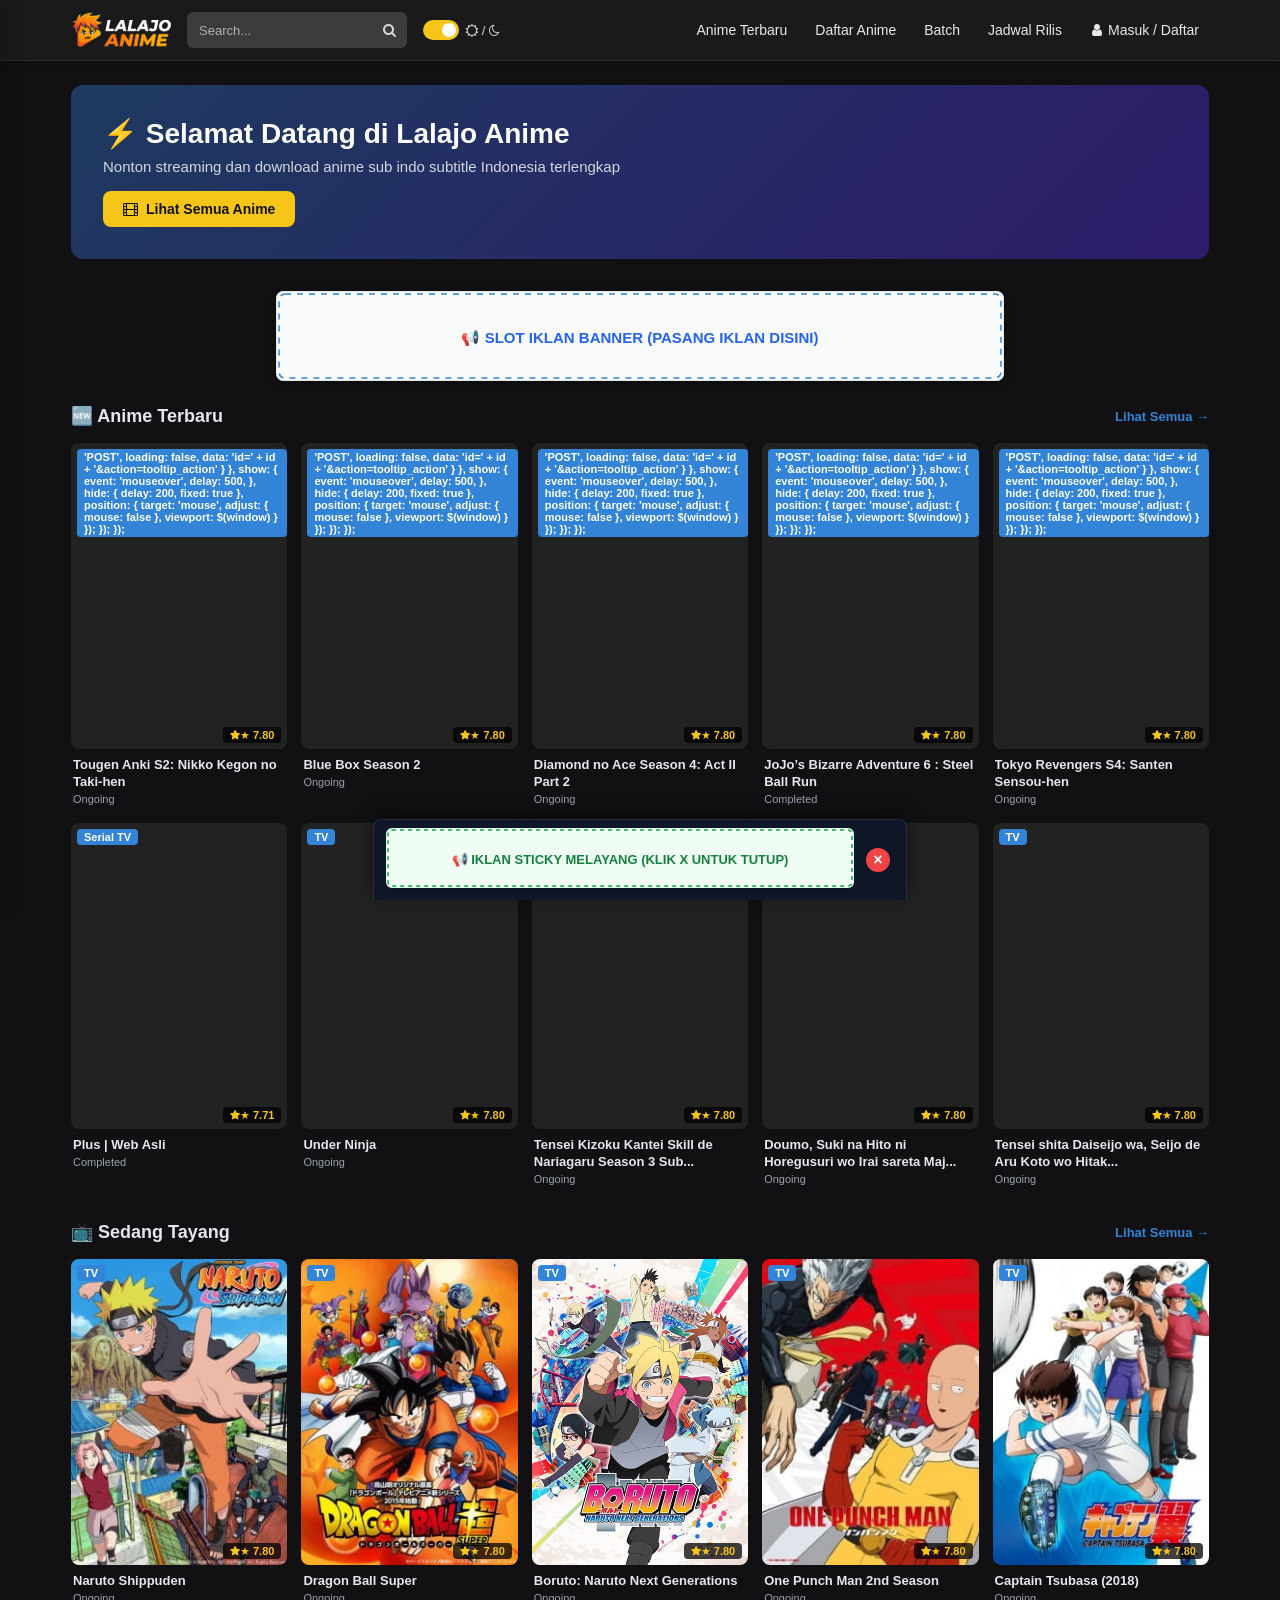
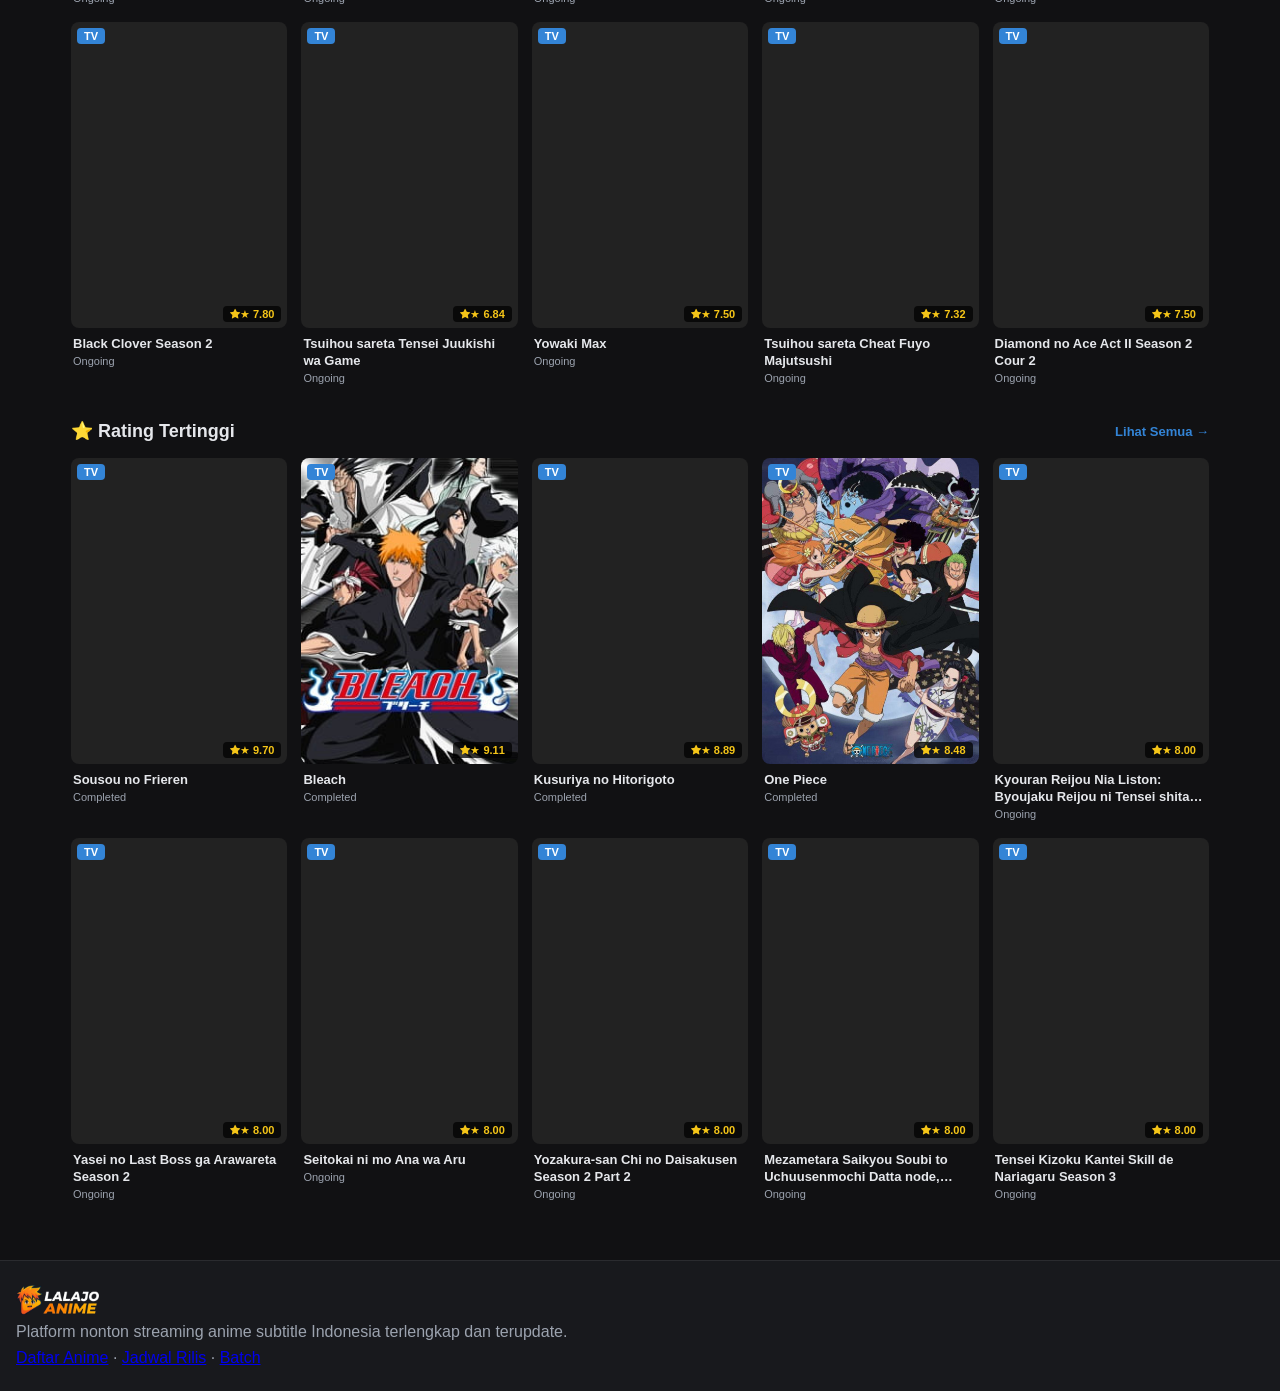
==== commit 217eeae3: "feat(android): v1.0.2 - native toolbox hub, 5-tab nav, and mobile streaming UI" ====
--- a/index.html
+++ b/index.html
@@ -31,6 +31,16 @@
     <a href="pages/anime-list.html" class="cta">
       <span class="fa fa-film"></span> Lihat Semua Anime
     </a>
+  </div>
+
+  <!-- App Mode Native-feel Category & Quick Nav Pills -->
+  <div class="app-quick-nav">
+    <a href="pages/anime-terbaru.html" class="app-pill active">🔥 Episode Baru</a>
+    <a href="pages/anime-list.html?status=Currently+Airing" class="app-pill">📺 Ongoing</a>
+    <a href="pages/anime-list.html?order=rating" class="app-pill">⭐ Top Rated</a>
+    <a href="pages/anime-list.html?type=Movie" class="app-pill">🍿 Movie</a>
+    <a href="pages/batch.html" class="app-pill">📦 Batch</a>
+    <a href="pages/jadwal-rilis.html" class="app-pill">📅 Jadwal</a>
   </div>
 
   <!-- Slot Iklan Banner Atas (728x90) -->
--- a/assets/css/style.css
+++ b/assets/css/style.css
@@ -587,3 +587,173 @@
 /* ── Utility ── */
 .hidden { display: none !important; }
 .text-muted { color: var(--text-muted); }
+
+/* ── Native App Mode Styles (Khusus Tampilan APK Android) ── */
+body.app-mode, html.app-mode {
+  background: #0b0f19 !important;
+  color: #f1f5f9 !important;
+  user-select: none;
+  -webkit-tap-highlight-color: transparent;
+  scrollbar-width: none !important;
+  -ms-overflow-style: none !important;
+}
+body.app-mode ::-webkit-scrollbar {
+  display: none !important;
+  width: 0 !important;
+  height: 0 !important;
+}
+body.app-mode #masthead,
+body.app-mode footer,
+body.app-mode #mobile-menu-drawer,
+body.app-mode #mobile-menu-overlay,
+body.app-mode .hero-banner {
+  display: none !important;
+}
+body.app-mode main#content,
+body.app-mode .container,
+body.app-mode .user-profile-container,
+body.app-mode .post-body {
+  max-width: 100% !important;
+  padding: 8px 12px 28px 12px !important;
+  margin: 0 !important;
+}
+
+/* Quick Category / Filter Pills Bar */
+.app-quick-nav { display: none; }
+body.app-mode .app-quick-nav {
+  display: flex !important;
+  gap: 8px !important;
+  overflow-x: auto !important;
+  padding: 4px 2px 14px 2px !important;
+  margin-bottom: 6px !important;
+  -webkit-overflow-scrolling: touch !important;
+  white-space: nowrap !important;
+}
+body.app-mode .app-quick-nav .app-pill {
+  display: inline-flex !important;
+  align-items: center !important;
+  gap: 6px !important;
+  background: #151c2c !important;
+  color: #cbd5e1 !important;
+  border: 1px solid rgba(255, 255, 255, 0.08) !important;
+  padding: 8px 14px !important;
+  border-radius: 20px !important;
+  font-size: 13px !important;
+  font-weight: 600 !important;
+  text-decoration: none !important;
+  flex-shrink: 0 !important;
+  transition: all 0.15s ease !important;
+}
+body.app-mode .app-quick-nav .app-pill:active {
+  transform: scale(0.95) !important;
+}
+body.app-mode .app-quick-nav .app-pill.active {
+  background: #3384d6 !important;
+  color: #ffffff !important;
+  border-color: #38bdf8 !important;
+  box-shadow: 0 2px 8px rgba(51, 132, 214, 0.4) !important;
+}
+
+body.app-mode .section-header {
+  margin: 16px 0 10px 0 !important;
+  padding: 0 2px !important;
+  display: flex !important;
+  align-items: center !important;
+  justify-content: space-between !important;
+}
+body.app-mode .section-header h2 {
+  font-size: 16px !important;
+  font-weight: 800 !important;
+  color: #ffffff !important;
+}
+body.app-mode .section-header .see-all {
+  font-size: 12px !important;
+  font-weight: 600 !important;
+  color: #38bdf8 !important;
+  text-decoration: none !important;
+  background: rgba(56, 189, 248, 0.1) !important;
+  padding: 4px 10px !important;
+  border-radius: 20px !important;
+}
+
+body.app-mode .page-title-bar {
+  padding: 6px 0 10px 0 !important;
+  margin-bottom: 12px !important;
+  border-bottom: 1px solid rgba(255, 255, 255, 0.08) !important;
+}
+body.app-mode .page-title-bar h1 {
+  font-size: 18px !important;
+  font-weight: 800 !important;
+  color: #ffffff !important;
+}
+body.app-mode .page-title-bar p {
+  display: none !important;
+}
+
+body.app-mode .anime-grid {
+  grid-template-columns: repeat(auto-fill, minmax(130px, 1fr)) !important;
+  gap: 12px !important;
+}
+body.app-mode .anime-card {
+  border-radius: 12px !important;
+  background: #151c2c !important;
+  border: 1px solid rgba(255, 255, 255, 0.06) !important;
+  box-shadow: 0 4px 14px rgba(0,0,0,0.3) !important;
+  overflow: hidden !important;
+  transition: transform 0.12s ease !important;
+}
+body.app-mode .anime-card:active {
+  transform: scale(0.96) !important;
+}
+body.app-mode .anime-card .poster {
+  border-radius: 10px 10px 0 0 !important;
+  aspect-ratio: 3/4 !important;
+  object-fit: cover !important;
+}
+
+body.app-mode .filter-box {
+  background: #151c2c !important;
+  border: 1px solid rgba(255, 255, 255, 0.08) !important;
+  border-radius: 14px !important;
+  padding: 14px !important;
+  margin-bottom: 14px !important;
+}
+body.app-mode .sort-pill {
+  border-radius: 20px !important;
+  font-size: 12px !important;
+  padding: 6px 14px !important;
+}
+body.app-mode .filter-group select {
+  background: #1e293b !important;
+  color: #f1f5f9 !important;
+  border: 1px solid rgba(255, 255, 255, 0.1) !important;
+  border-radius: 8px !important;
+  padding: 8px 12px !important;
+}
+
+body.app-mode .profile-card {
+  background: #151c2c !important;
+  border: 1px solid rgba(255, 255, 255, 0.08) !important;
+  border-radius: 14px !important;
+  padding: 18px !important;
+}
+body.app-mode .batch-item {
+  background: #151c2c !important;
+  border: 1px solid rgba(255, 255, 255, 0.08) !important;
+  border-radius: 12px !important;
+  padding: 12px !important;
+}
+body.app-mode .auth-container {
+  max-width: 440px !important;
+  margin: 20px auto !important;
+  padding: 0 16px !important;
+}
+body.app-mode .auth-card {
+  background: #151c2c !important;
+  border: 1px solid rgba(255, 255, 255, 0.08) !important;
+  border-radius: 16px !important;
+  box-shadow: 0 8px 24px rgba(0, 0, 0, 0.4) !important;
+}
+
+
+
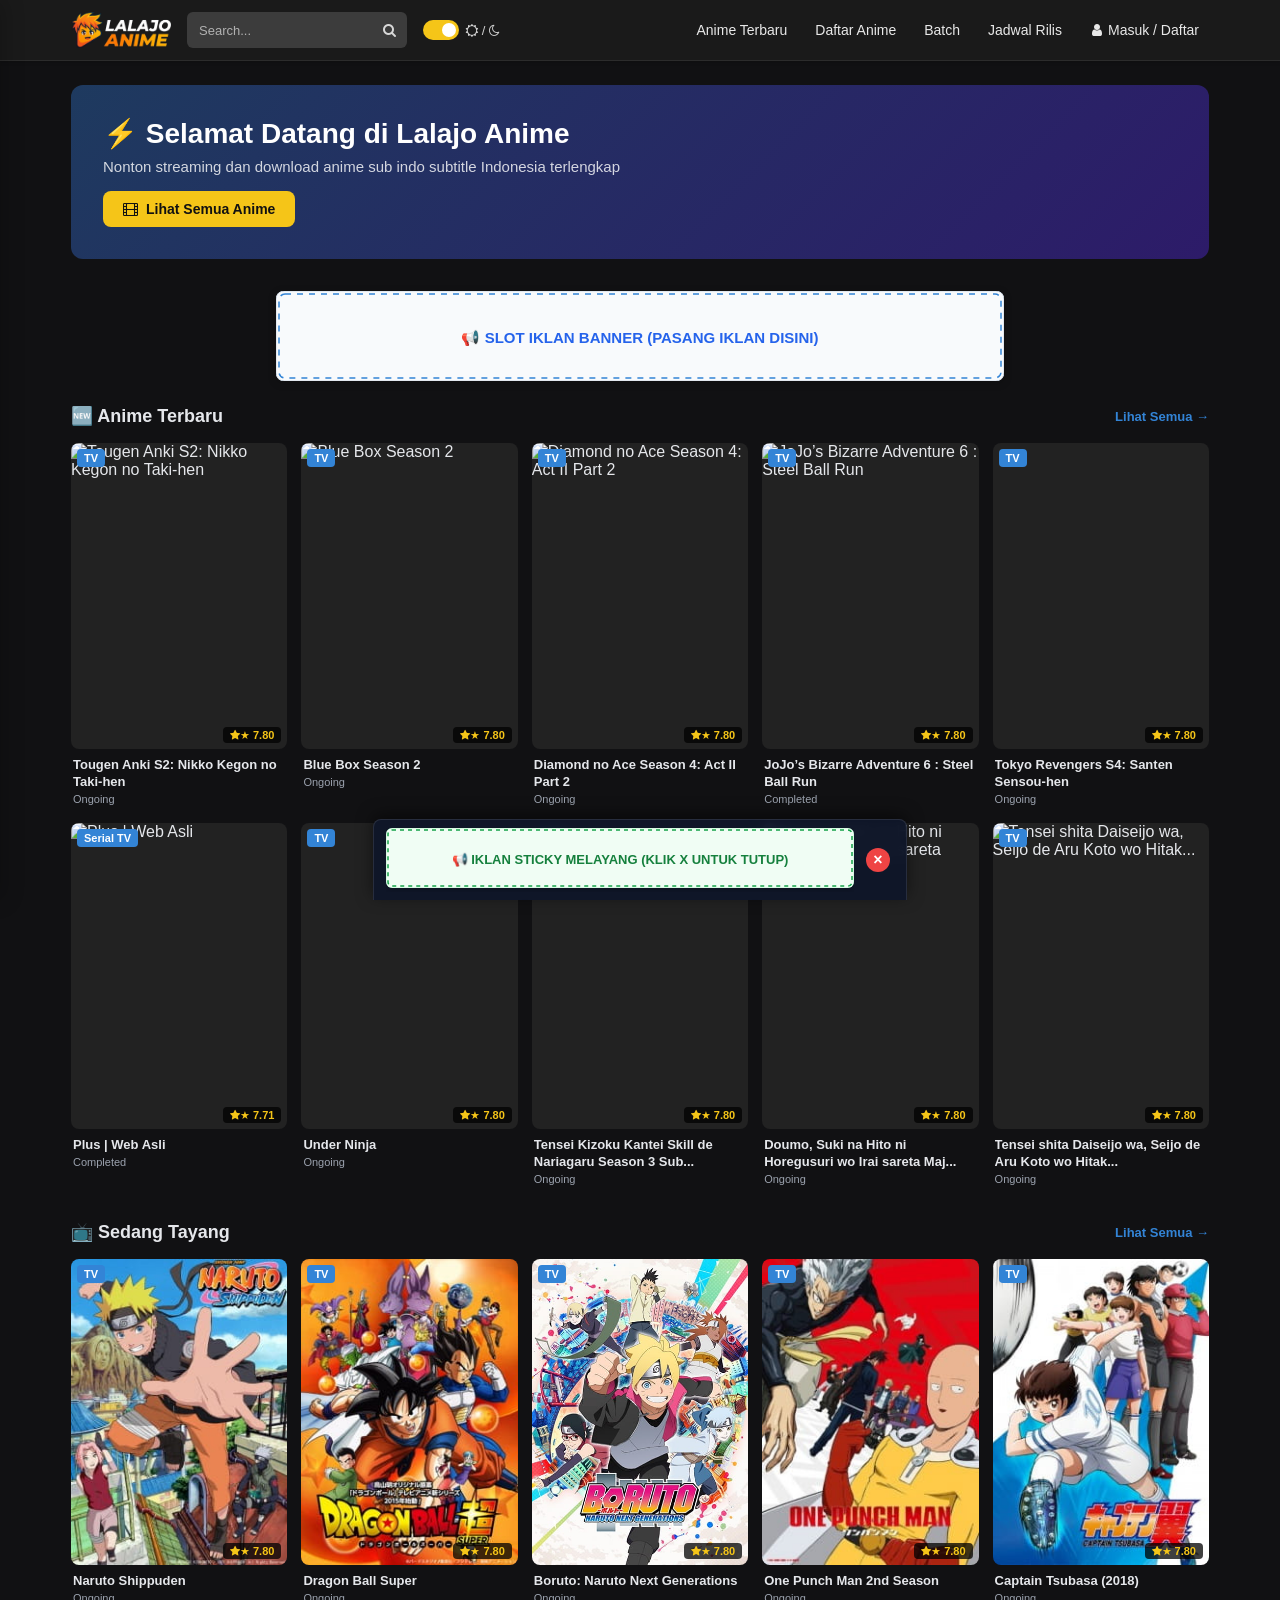
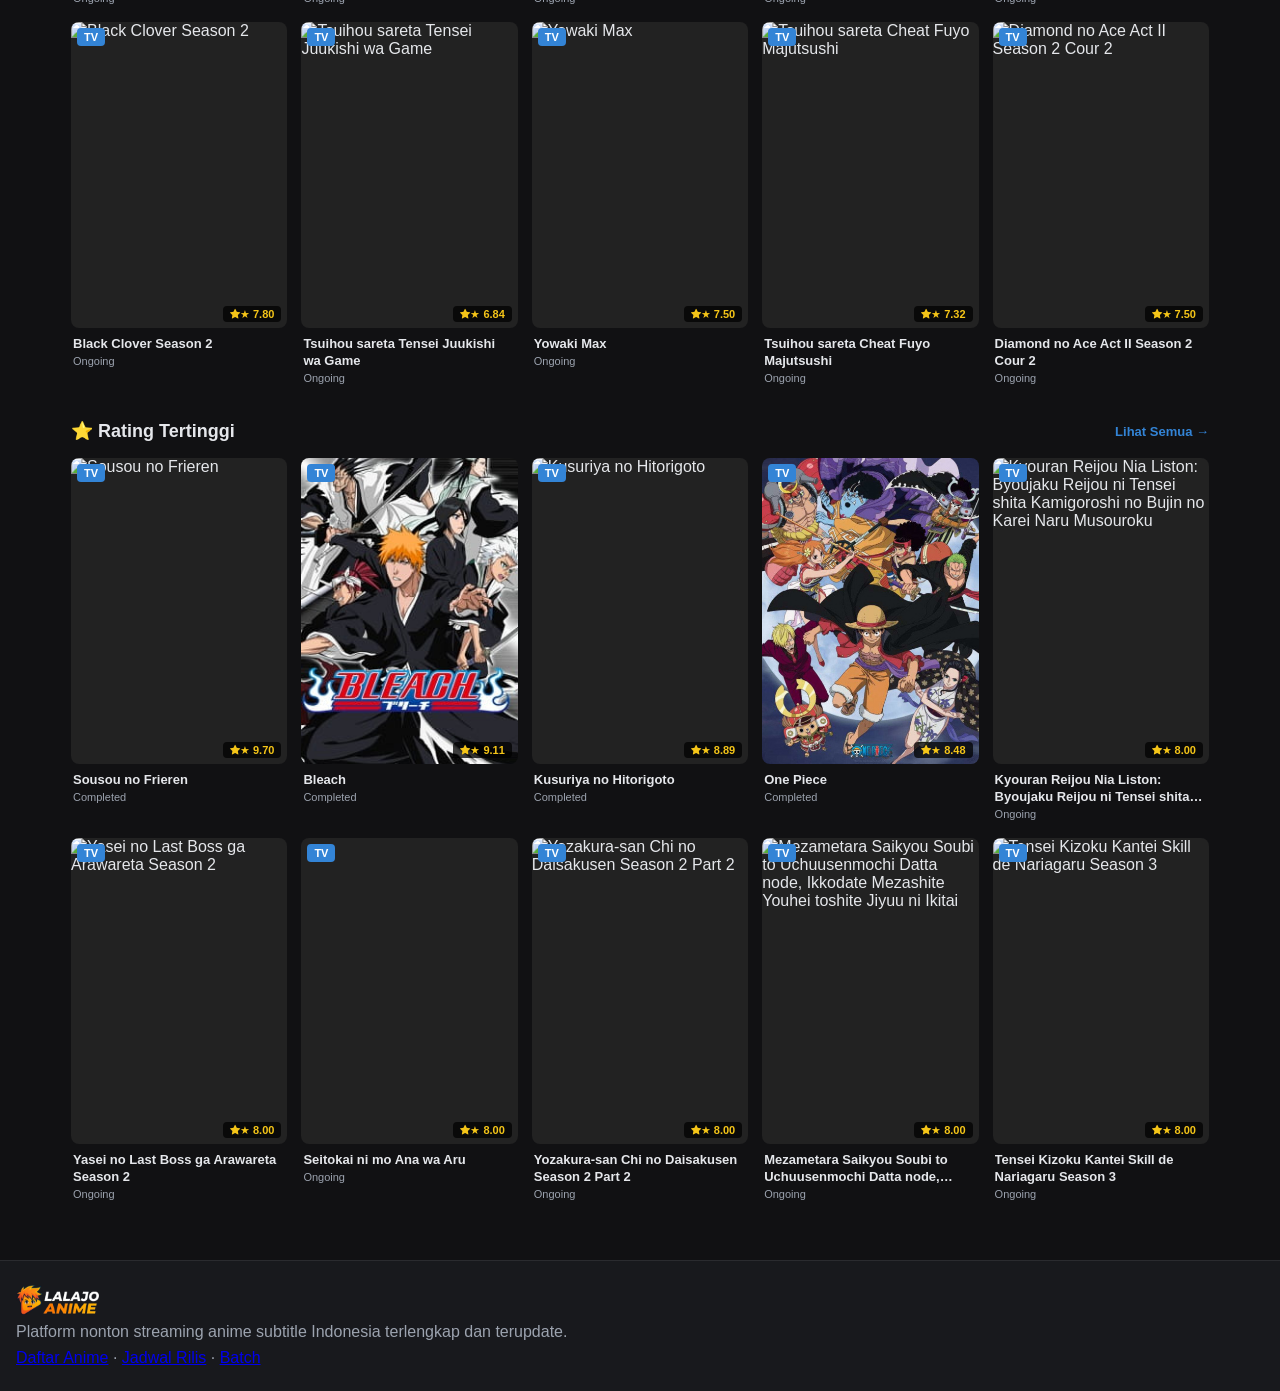
==== commit d6593df7: "fix(web): auto-clean browser cache and bust static asset versions to v1.0.3" ====
--- a/index.html
+++ b/index.html
@@ -6,7 +6,7 @@
   <title>Lalajo Anime - Nonton Streaming Anime Sub Indo</title>
   <meta name="description" content="Nonton streaming anime subtitle Indonesia terlengkap">
   <link rel="stylesheet" href="assets/css/font-awesome.min.css">
-  <link rel="stylesheet" href="assets/css/style.css">
+  <link rel="stylesheet" href="assets/css/style.css?v=1.0.3">
   <link rel="icon" type="image/png" href="assets/images/favicon.png">
   <link rel="apple-touch-icon" href="assets/images/icons/icon-192.png">
   <link rel="manifest" href="manifest.json">
@@ -20,7 +20,7 @@
   </script>
 </head>
 <body>
-<script src="assets/js/layout.js"></script>
+<script src="assets/js/layout.js?v=1.0.3"></script>
 
 <main id="content" style="max-width:1170px;margin:0 auto;padding:24px 1rem;flex-grow:1;">
 
@@ -81,7 +81,7 @@
 
 </main>
 
-<script src="assets/js/main.js?v=2"></script>
+<script src="assets/js/main.js?v=1.0.3"></script>
 <script src="assets/js/ads.js"></script>
 <script>
 document.addEventListener('DOMContentLoaded', async () => {
--- a/assets/css/style.css
+++ b/assets/css/style.css
@@ -338,6 +338,7 @@
   position: absolute; top: 6px; left: 6px; z-index: 3;
   padding: 2px 7px; border-radius: 4px; font-size: 11px; font-weight: 700;
   background: #3384d6; color: #fff;
+  max-width: 80px; overflow: hidden; text-overflow: ellipsis; white-space: nowrap; line-height: 1.3;
 }
 .content-thumb .type.Movie { background: #e11d48; }
 .content-thumb .type.OVA,
